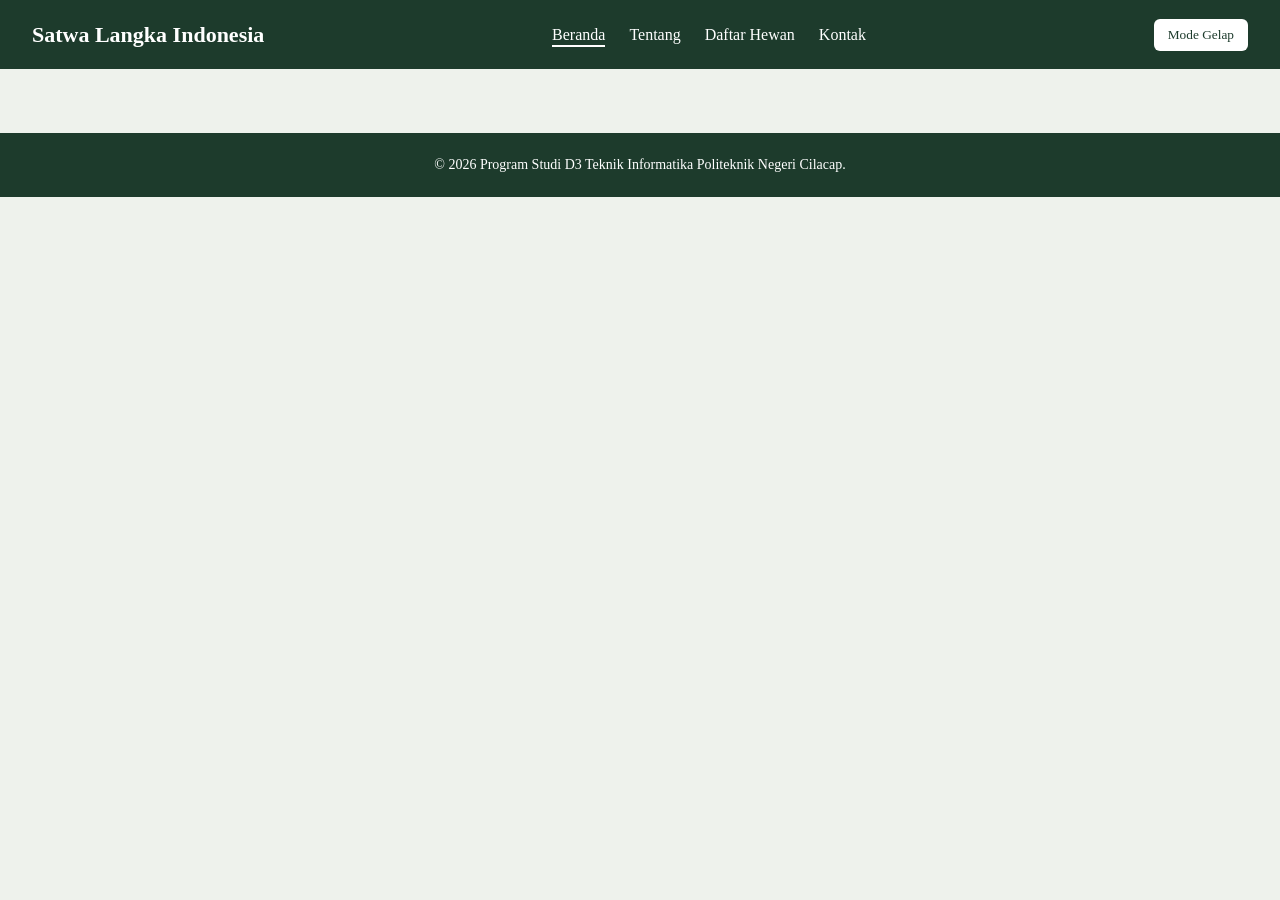
==== kegiatan.html @ d98832d0 "Membuat kerangka project fauna nusantara" ====
<!doctype html>
<html lang="id">
<head>
  <meta charset="UTF-8" />
  <meta name="viewport" content="width=device-width, initial-scale=1.0" />
  <title>Daftar Hewan | Satwa Langka Indonesia</title>
  <link rel="stylesheet" href="css/style.css" />
</head>
<body>
  <!-- Navbar -->
  <header class="navbar">
    <h1 class="logo">Satwa Langka Indonesia</h1>
    <nav>
      <ul class="menu">
          <li><a href="index.html" class="aktif">Beranda</a></li>
          <li><a href="profil.html">Tentang</a></li>
          <li><a href="kegiatan.html">Daftar Hewan</a></li>
          <li><a href="kontak.html">Kontak</a></li>
      </ul>
    </nav>
    <button id="tombol-tema" type="button">Mode Gelap</button>
  </header>
  <!-- Konten utama -->
  <main>
    
  </main>
  <!-- Footer -->
  <footer>
    <p>&copy; 2026 Program Studi D3 Teknik Informatika Politeknik Negeri Cilacap.</p>
  </footer>
  <script src="js/script.js"></script>
</body>
</html>
---- css/style.css ----
* { margin: 0; padding: 0; box-sizing: border-box; }
:root {
  --lumut: #1d3b2c;
  --daun: #2f6b4a;
  --latar: #eef2ec;
  --kartu: #ffffff;
  --teks: #1b2420;
  --garis: #c9d4cb;
  --kritis: #a4281f;
  --terancam: #b35c00;
}
body { font-family: Georgia, "Times New Roman", serif; color: var(--teks); background-color: var(--latar); line-height: 1.7; }

/* ==== BAGIAN UMUM (Ketua) ==== */
.navbar { display: flex; justify-content: space-between; align-items: center; flex-wrap: wrap; gap: 12px; padding: 16px 32px; background-color: var(--lumut); color: white; }
.logo { font-size: 22px; }
.menu { display: flex; gap: 24px; list-style: none; }
.menu a { color: white; text-decoration: none; padding-bottom: 2px; }
.menu a:hover, .menu a.aktif { border-bottom: 2px solid white; }
#tombol-tema { padding: 8px 14px; border: none; border-radius: 6px; background-color: white; color: var(--lumut); cursor: pointer; font-family: inherit; }
main { max-width: 1000px; margin: 0 auto; padding: 32px 20px; }
main h2 { margin-bottom: 8px; }
main section { margin-bottom: 40px; }
.grid-card { display: grid; grid-template-columns: repeat(auto-fit, minmax(220px, 1fr)); gap: 20px; margin-top: 16px; }
.card { background-color: var(--kartu); border: 1px solid var(--garis); border-radius: 8px; padding: 20px; }
.card img { width: 100%; border-radius: 6px; margin-bottom: 10px; }
footer { padding: 20px 32px; text-align: center; background-color: var(--lumut); color: white; font-size: 14px; }
body.gelap { background-color: #101a15; color: #e6ece8; }
body.gelap .card, body.gelap .modal-isi { background-color: #1a2a22; border-color: #2f4a3b; }
body.gelap .filter-btn { background-color: #1a2a22; color: #e6ece8; border-color: #2f4a3b; }
body.gelap .form-kontak input, body.gelap .form-kontak textarea { background-color: #1a2a22; color: #e6ece8; border-color: #2f4a3b; }
.sembunyi { display: none; }
@media (max-width: 600px) {
  .navbar { flex-direction: column; }
  .menu { gap: 14px; }
}

/* ==== BAGIAN MAHASISWA 2 (Beranda) ==== */
.hero { padding: 48px 0 24px; }
.hero h2 { font-size: 36px; line-height: 1.2; max-width: 640px; margin-bottom: 12px; }
.hero p { max-width: 560px; margin-bottom: 20px; }
.tombol { display: inline-block; padding: 10px 18px; border-radius: 6px; background-color: var(--daun); color: white; text-decoration: none; }
.tombol:hover { background-color: var(--lumut); }
.statistik { display: flex; flex-wrap: wrap; gap: 32px; padding: 16px 0; border-top: 1px solid var(--garis); border-bottom: 1px solid var(--garis); }
.statistik strong { display: block; font-size: 32px; }
.foto { display: flex; align-items: center; justify-content: center; height: 120px; margin-bottom: 10px; font-size: 56px; background-color: var(--latar); border-radius: 6px; }
body.gelap .foto { background-color: #101a15; }
.latin { font-style: italic; font-size: 14px; margin-bottom: 8px; }
.badge { display: inline-block; padding: 2px 10px; border-radius: 12px; font-size: 13px; color: white; }
.badge.kritis { background-color: var(--kritis); }
.badge.terancam { background-color: var(--terancam); }
/* ==== BAGIAN MAHASISWA 3 (Profil dan Kegiatan) ==== */

/* ==== BAGIAN MAHASISWA 4 (Kontak) ==== */
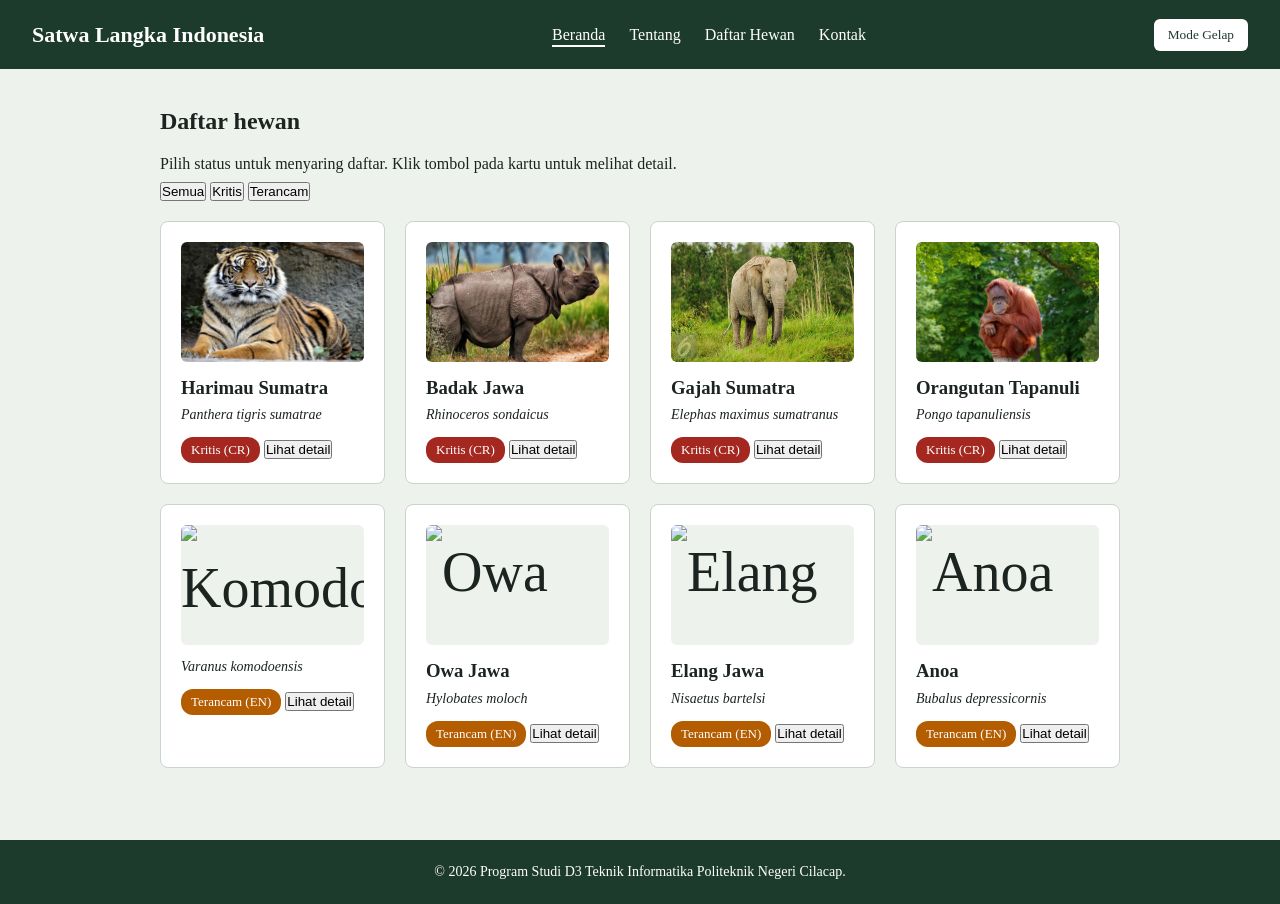
==== commit 3722e95a: "Membuat struktur halaman profil dan kegiatan" ====
--- a/kegiatan.html
+++ b/kegiatan.html
@@ -22,8 +22,84 @@
   </header>
   <!-- Konten utama -->
   <main>
-    
+    <section>
+      <h2>Daftar hewan</h2>
+      <p>Pilih status untuk menyaring daftar. Klik tombol pada kartu untuk melihat detail.</p>
+      <div class="filter">
+        <button type="button" class="filter-btn aktif" data-filter="semua">Semua</button>
+        <button type="button" class="filter-btn" data-filter="kritis">Kritis</button>
+        <button type="button" class="filter-btn" data-filter="terancam">Terancam</button>
+      </div>
+      <div class="grid-card">
+        <article class="card" data-status="kritis" data-nama="Harimau Sumatra" data-latin="Panthera tigris sumatrae" data-badge="Kritis (CR)" data-habitat="Hutan hujan Sumatra" data-ancaman="Perburuan dan hilangnya hutan akibat alih fungsi lahan.">
+          <img class="foto" src="images/harimau-sumatra.jpg" alt="Harimau Sumatra" />
+          <h3>Harimau Sumatra</h3>
+          <p class="latin">Panthera tigris sumatrae</p>
+          <span class="badge kritis">Kritis (CR)</span>
+          <button type="button" class="tombol-detail">Lihat detail</button>
+        </article>
+        <article class="card" data-status="kritis" data-nama="Badak Jawa" data-latin="Rhinoceros sondaicus" data-badge="Kritis (CR)" data-habitat="Taman Nasional Ujung Kulon, Banten" data-ancaman="Populasi sangat kecil di satu lokasi, rentan bencana dan penyakit.">
+          <img class="foto" src="images/badak-jawa.jpg" alt="Badak Jawa" />
+          <h3>Badak Jawa</h3>
+          <p class="latin">Rhinoceros sondaicus</p>
+          <span class="badge kritis">Kritis (CR)</span>
+          <button type="button" class="tombol-detail">Lihat detail</button>
+        </article>
+        <article class="card" data-status="kritis" data-nama="Gajah Sumatra" data-latin="Elephas maximus sumatranus" data-badge="Kritis (CR)" data-habitat="Hutan dataran rendah Sumatra" data-ancaman="Konflik dengan manusia dan penyempitan habitat.">
+          <img class="foto" src="images/gajah-sumatra.jpg" alt="Gajah Sumatra" />
+          <h3>Gajah Sumatra</h3>
+          <p class="latin">Elephas maximus sumatranus</p>
+          <span class="badge kritis">Kritis (CR)</span>
+          <button type="button" class="tombol-detail">Lihat detail</button>
+        </article>
+        <article class="card" data-status="kritis" data-nama="Orangutan Tapanuli" data-latin="Pongo tapanuliensis" data-badge="Kritis (CR)" data-habitat="Hutan Batang Toru, Sumatra Utara" data-ancaman="Pembukaan hutan dan populasi yang terpecah-pecah.">
+          <img class="foto" src="images/orangutan-tapanuli.jpg" alt="Orangutan Tapanuli" />
+          <h3>Orangutan Tapanuli</h3>
+          <p class="latin">Pongo tapanuliensis</p>
+          <span class="badge kritis">Kritis (CR)</span>
+          <button type="button" class="tombol-detail">Lihat detail</button>
+        </article>
+        <article class="card" data-status="terancam" data-nama="Komodo" data-latin="Varanus komodoensis" data-badge="Terancam (EN)" data-habitat="Pulau Komodo, Rinca, dan Flores" data-ancaman="Perubahan iklim, hilangnya mangsa, dan kerusakan habitat.">
+          <img class="foto" src="images/komodo.jpg" alt="Komodo" />
+          <p class="latin">Varanus komodoensis</p>
+          <span class="badge terancam">Terancam (EN)</span>
+          <button type="button" class="tombol-detail">Lihat detail</button>
+        </article>
+        <article class="card" data-status="terancam" data-nama="Owa Jawa" data-latin="Hylobates moloch" data-badge="Terancam (EN)" data-habitat="Hutan Jawa Barat dan Jawa Tengah" data-ancaman="Hutan yang terfragmentasi dan perdagangan satwa liar.">
+          <img class="foto" src="images/owa-jawa.jpg" alt="Owa Jawa" />
+          <h3>Owa Jawa</h3>
+          <p class="latin">Hylobates moloch</p>
+          <span class="badge terancam">Terancam (EN)</span>
+          <button type="button" class="tombol-detail">Lihat detail</button>
+        </article>
+        <article class="card" data-status="terancam" data-nama="Elang Jawa" data-latin="Nisaetus bartelsi" data-badge="Terancam (EN)" data-habitat="Hutan pegunungan Pulau Jawa" data-ancaman="Hilangnya hutan dan perburuan untuk dipelihara.">
+          <img class="foto" src="images/elang-jawa.jpg" alt="Elang Jawa" />
+          <h3>Elang Jawa</h3>
+          <p class="latin">Nisaetus bartelsi</p>
+          <span class="badge terancam">Terancam (EN)</span>
+          <button type="button" class="tombol-detail">Lihat detail</button>
+        </article>
+        <article class="card" data-status="terancam" data-nama="Anoa" data-latin="Bubalus depressicornis" data-badge="Terancam (EN)" data-habitat="Hutan Sulawesi" data-ancaman="Perburuan untuk daging dan tanduk, serta penebangan hutan.">
+          <img class="foto" src="images/anoa.jpg" alt="Anoa" />
+          <h3>Anoa</h3>
+          <p class="latin">Bubalus depressicornis</p>
+          <span class="badge terancam">Terancam (EN)</span>
+          <button type="button" class="tombol-detail">Lihat detail</button>
+        </article>
+      </div>
+    </section>
   </main>
+  <!-- Modal detail hewan -->
+  <div id="modal" class="modal sembunyi" role="dialog" aria-modal="true" aria-labelledby="modal-judul">
+    <div class="modal-isi">
+      <button type="button" id="tutup-modal">Tutup</button>
+      <h2 id="modal-judul"></h2>
+      <p id="modal-latin" class="latin"></p>
+      <p id="modal-status"></p>
+      <p id="modal-habitat"></p>
+      <p id="modal-ancaman"></p>
+    </div>
+  </div>
   <!-- Footer -->
   <footer>
     <p>&copy; 2026 Program Studi D3 Teknik Informatika Politeknik Negeri Cilacap.</p>
--- a/css/style.css
+++ b/css/style.css
@@ -1,13 +1,13 @@
 * { margin: 0; padding: 0; box-sizing: border-box; }
 :root {
-  --lumut: #1d3b2c;
-  --daun: #2f6b4a;
-  --latar: #eef2ec;
-  --kartu: #ffffff;
-  --teks: #1b2420;
-  --garis: #c9d4cb;
-  --kritis: #a4281f;
-  --terancam: #b35c00;
+    --lumut: #1d3b2c;
+    --daun: #2f6b4a;
+    --latar: #eef2ec;
+    --kartu: #ffffff;
+    --teks: #1b2420;
+    --garis: #c9d4cb;
+    --kritis: #a4281f;
+    --terancam: #b35c00;
 }
 body { font-family: Georgia, "Times New Roman", serif; color: var(--teks); background-color: var(--latar); line-height: 1.7; }
 
@@ -31,8 +31,8 @@
 body.gelap .form-kontak input, body.gelap .form-kontak textarea { background-color: #1a2a22; color: #e6ece8; border-color: #2f4a3b; }
 .sembunyi { display: none; }
 @media (max-width: 600px) {
-  .navbar { flex-direction: column; }
-  .menu { gap: 14px; }
+    .navbar { flex-direction: column; }
+    .menu { gap: 14px; }
 }
 
 /* ==== BAGIAN MAHASISWA 2 (Beranda) ==== */
@@ -51,4 +51,9 @@
 .badge.terancam { background-color: var(--terancam); }
 /* ==== BAGIAN MAHASISWA 3 (Profil dan Kegiatan) ==== */
 
-/* ==== BAGIAN MAHASISWA 4 (Kontak) ==== */+/* ==== BAGIAN MAHASISWA 4 (Kontak) ==== */
+.form-kontak { max-width: 520px; }
+.form-kontak label { display: block; margin-top: 14px; }
+.form-kontak input, .form-kontak textarea { width: 100%; padding: 8px 10px; border: 1px solid var(--garis); border-radius: 6px; font-family: inherit; font-size: 16px; }
+#tombol-kirim { margin-top: 16px; padding: 10px 18px; border: none; border-radius: 6px; background-color: var(--daun); color: white; font-family: inherit; cursor: pointer; }
+#status-form { margin-top: 12px; font-weight: bold; }
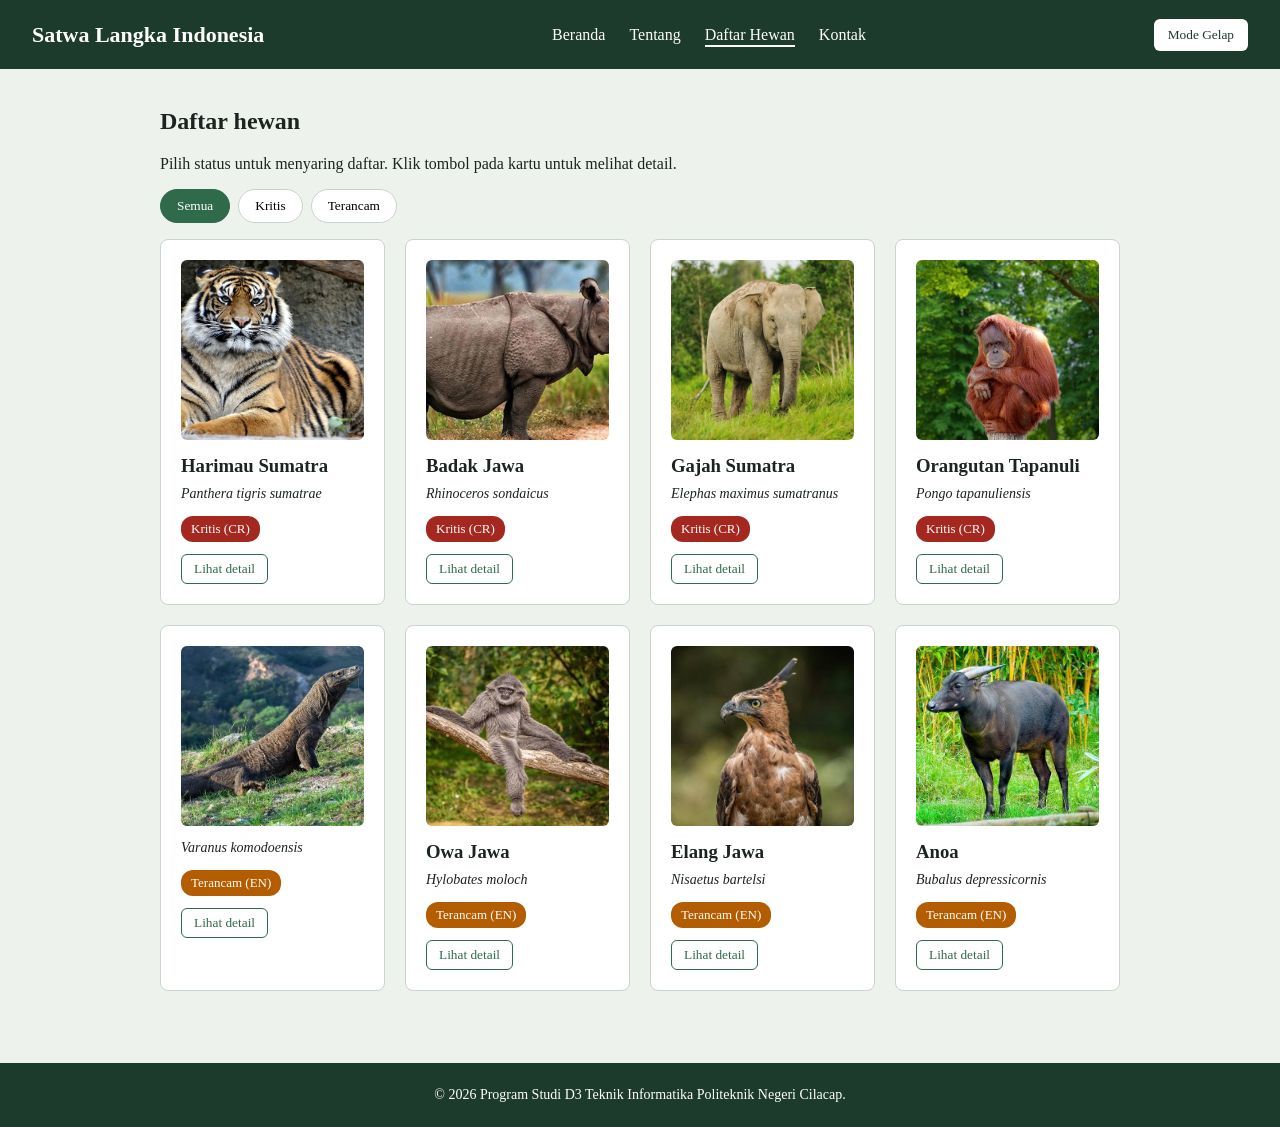
==== commit da09fa67: "Memperbaiki penanda menu aktif di navbar" ====
--- a/kegiatan.html
+++ b/kegiatan.html
@@ -12,9 +12,9 @@
     <h1 class="logo">Satwa Langka Indonesia</h1>
     <nav>
       <ul class="menu">
-          <li><a href="index.html" class="aktif">Beranda</a></li>
+          <li><a href="index.html">Beranda</a></li>
           <li><a href="profil.html">Tentang</a></li>
-          <li><a href="kegiatan.html">Daftar Hewan</a></li>
+          <li><a href="kegiatan.html" class="aktif">Daftar Hewan</a></li>
           <li><a href="kontak.html">Kontak</a></li>
       </ul>
     </nav>
--- a/css/style.css
+++ b/css/style.css
@@ -50,6 +50,26 @@
 .badge.kritis { background-color: var(--kritis); }
 .badge.terancam { background-color: var(--terancam); }
 /* ==== BAGIAN MAHASISWA 3 (Profil dan Kegiatan) ==== */
+img.foto {
+  display: block;
+  width: 100%;
+  height: 180px;
+  object-fit: cover;
+  border-radius: 6px;
+  margin-bottom: 10px;
+}
+.teks { max-width: 680px; }
+.teks h3 { margin: 20px 0 6px; }
+.teks ul { padding-left: 22px; }
+.filter { display: flex; flex-wrap: wrap; gap: 8px; margin-top: 12px; }
+.filter-btn { padding: 8px 16px; border: 1px solid var(--garis); border-radius: 20px; background-color: white; font-family: inherit; cursor: pointer; }
+.filter-btn.aktif { background-color: var(--daun); border-color: var(--daun); color: white; }
+.tombol-detail { margin-top: 12px; padding: 6px 12px; border: 1px solid var(--daun); border-radius: 6px; background: none; color: var(--daun); font-family: inherit; cursor: pointer; display: block; }
+.modal { position: fixed; inset: 0; display: flex; align-items: center; justify-content: center; padding: 20px; background-color: rgba(0, 0, 0, 0.6); }
+.modal.sembunyi { display: none; }
+.modal-isi { max-width: 460px; width: 100%; padding: 24px; border-radius: 8px; background-color: white; }
+.modal-isi p { margin-top: 8px; }
+#tutup-modal { float: right; padding: 4px 10px; cursor: pointer; font-family: inherit; }
 
 /* ==== BAGIAN MAHASISWA 4 (Kontak) ==== */
 .form-kontak { max-width: 520px; }
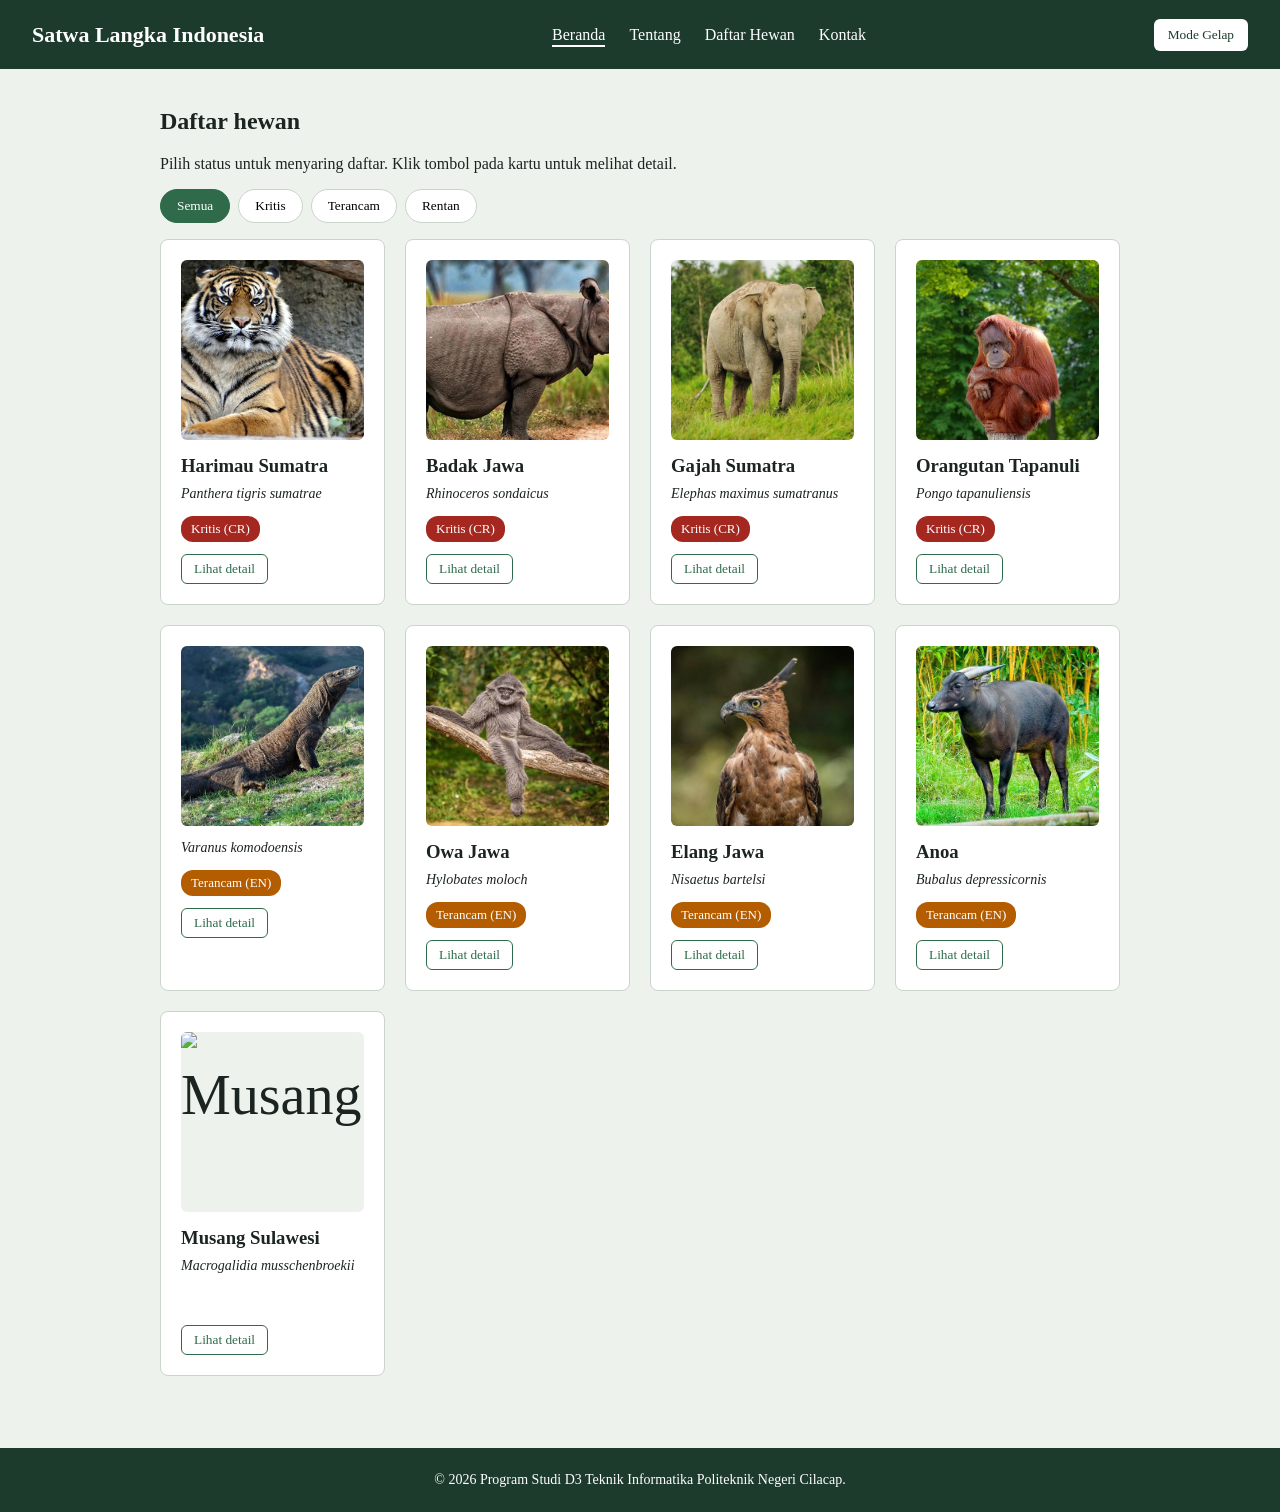
==== commit b061719a: "Menambahkan kategori hewan di kegiatan" ====
--- a/kegiatan.html
+++ b/kegiatan.html
@@ -12,9 +12,9 @@
     <h1 class="logo">Satwa Langka Indonesia</h1>
     <nav>
       <ul class="menu">
-          <li><a href="index.html">Beranda</a></li>
+          <li><a href="index.html" class="aktif">Beranda</a></li>
           <li><a href="profil.html">Tentang</a></li>
-          <li><a href="kegiatan.html" class="aktif">Daftar Hewan</a></li>
+          <li><a href="kegiatan.html">Daftar Hewan</a></li>
           <li><a href="kontak.html">Kontak</a></li>
       </ul>
     </nav>
@@ -29,6 +29,7 @@
         <button type="button" class="filter-btn aktif" data-filter="semua">Semua</button>
         <button type="button" class="filter-btn" data-filter="kritis">Kritis</button>
         <button type="button" class="filter-btn" data-filter="terancam">Terancam</button>
+        <button type="button" class="filter-btn" data-filter="rentan">Rentan</button>
       </div>
       <div class="grid-card">
         <article class="card" data-status="kritis" data-nama="Harimau Sumatra" data-latin="Panthera tigris sumatrae" data-badge="Kritis (CR)" data-habitat="Hutan hujan Sumatra" data-ancaman="Perburuan dan hilangnya hutan akibat alih fungsi lahan.">
@@ -86,6 +87,15 @@
           <span class="badge terancam">Terancam (EN)</span>
           <button type="button" class="tombol-detail">Lihat detail</button>
         </article>
+
+        <!-- modif -->
+        <article class="card" data-status="rentan" data-nama="Musang Sulawesi" data-latin="Macrogalidia musschenbroekii" data-badge="Rentan (VU)" data-habitat="Hutan Sulawesi" data-ancaman="Tekanan akibat kerusakan hutan dan perburuan.">
+          <img class="foto" src="images/musang.jpg" alt="Musang" />
+          <h3>Musang Sulawesi</h3>
+          <p class="latin">Macrogalidia musschenbroekii</p>
+          <span class="badge rentan">Rentan (VU)</span>
+          <button type="button" class="tombol-detail">Lihat detail</button>
+        </article>
       </div>
     </section>
   </main>
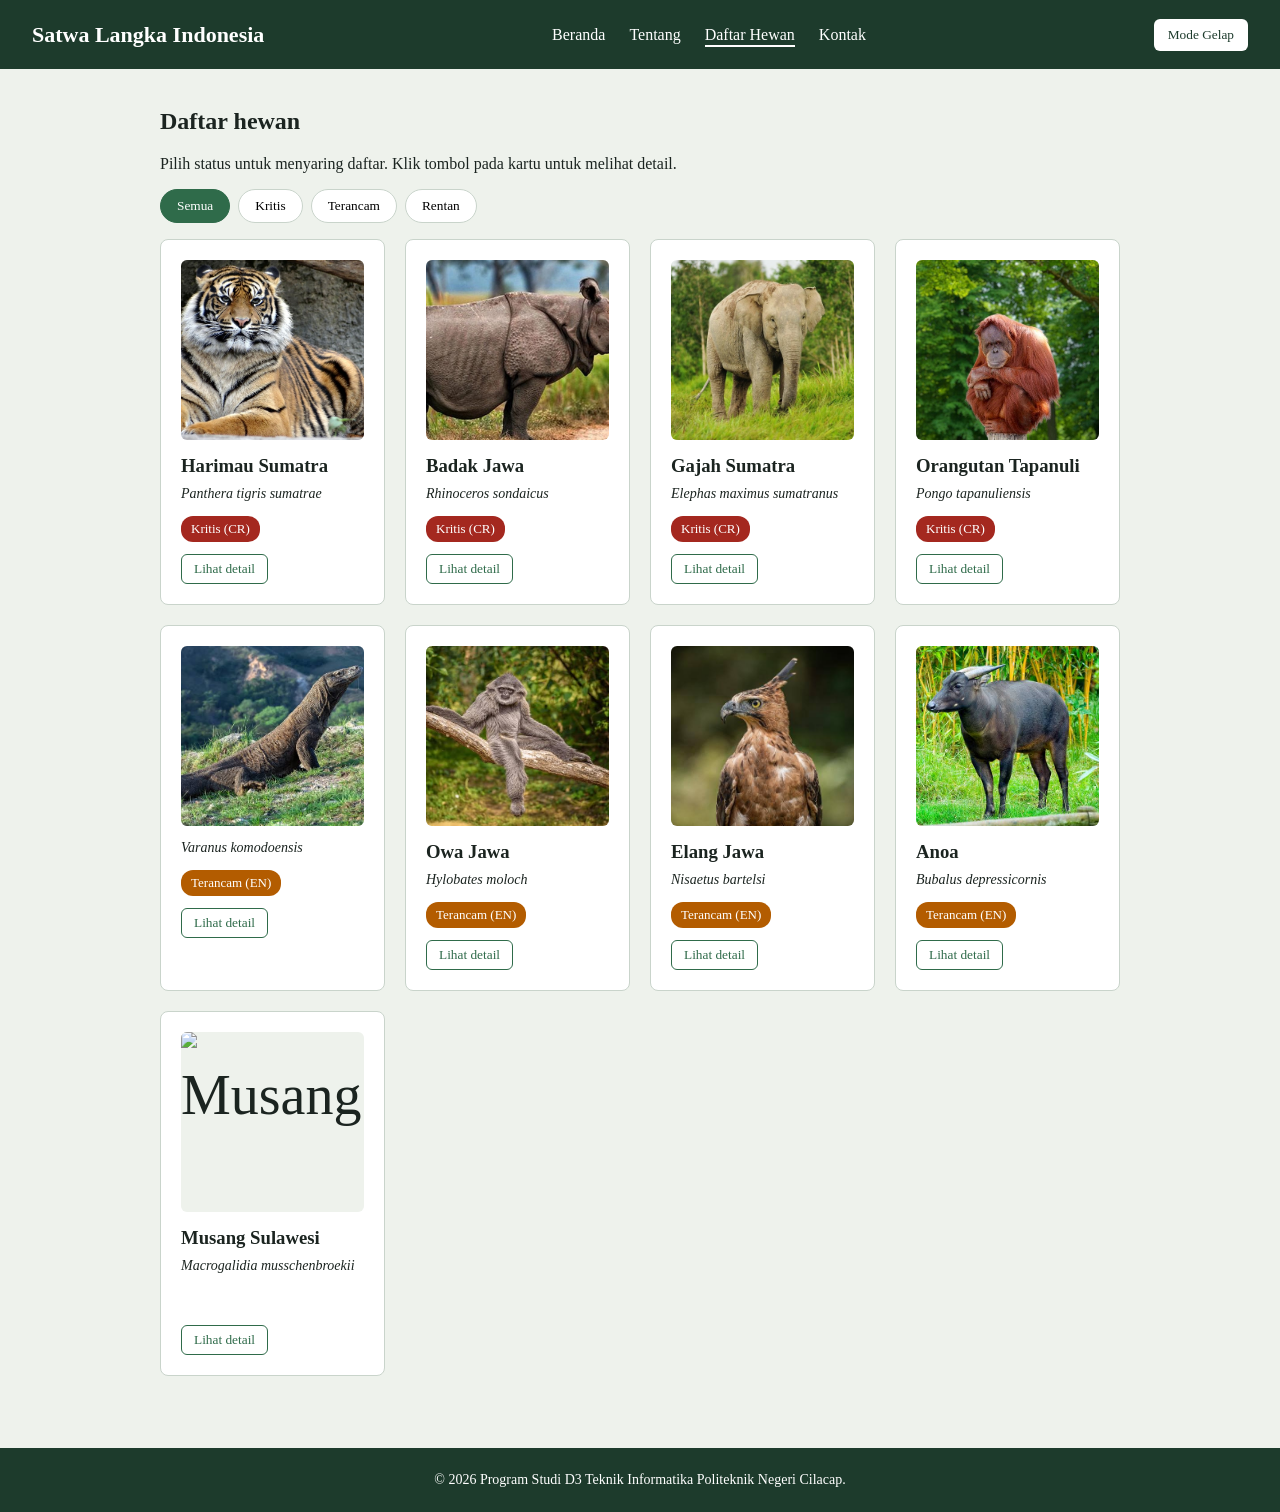
==== commit a072a566: "Merge pull request #6 from bangkiitdd/fitur-profil-kegiatan-baru Menambahkan kategori hewan di kegia" ====
--- a/kegiatan.html
+++ b/kegiatan.html
@@ -12,9 +12,9 @@
     <h1 class="logo">Satwa Langka Indonesia</h1>
     <nav>
       <ul class="menu">
-          <li><a href="index.html" class="aktif">Beranda</a></li>
+          <li><a href="index.html">Beranda</a></li>
           <li><a href="profil.html">Tentang</a></li>
-          <li><a href="kegiatan.html">Daftar Hewan</a></li>
+          <li><a href="kegiatan.html" class="aktif">Daftar Hewan</a></li>
           <li><a href="kontak.html">Kontak</a></li>
       </ul>
     </nav>
